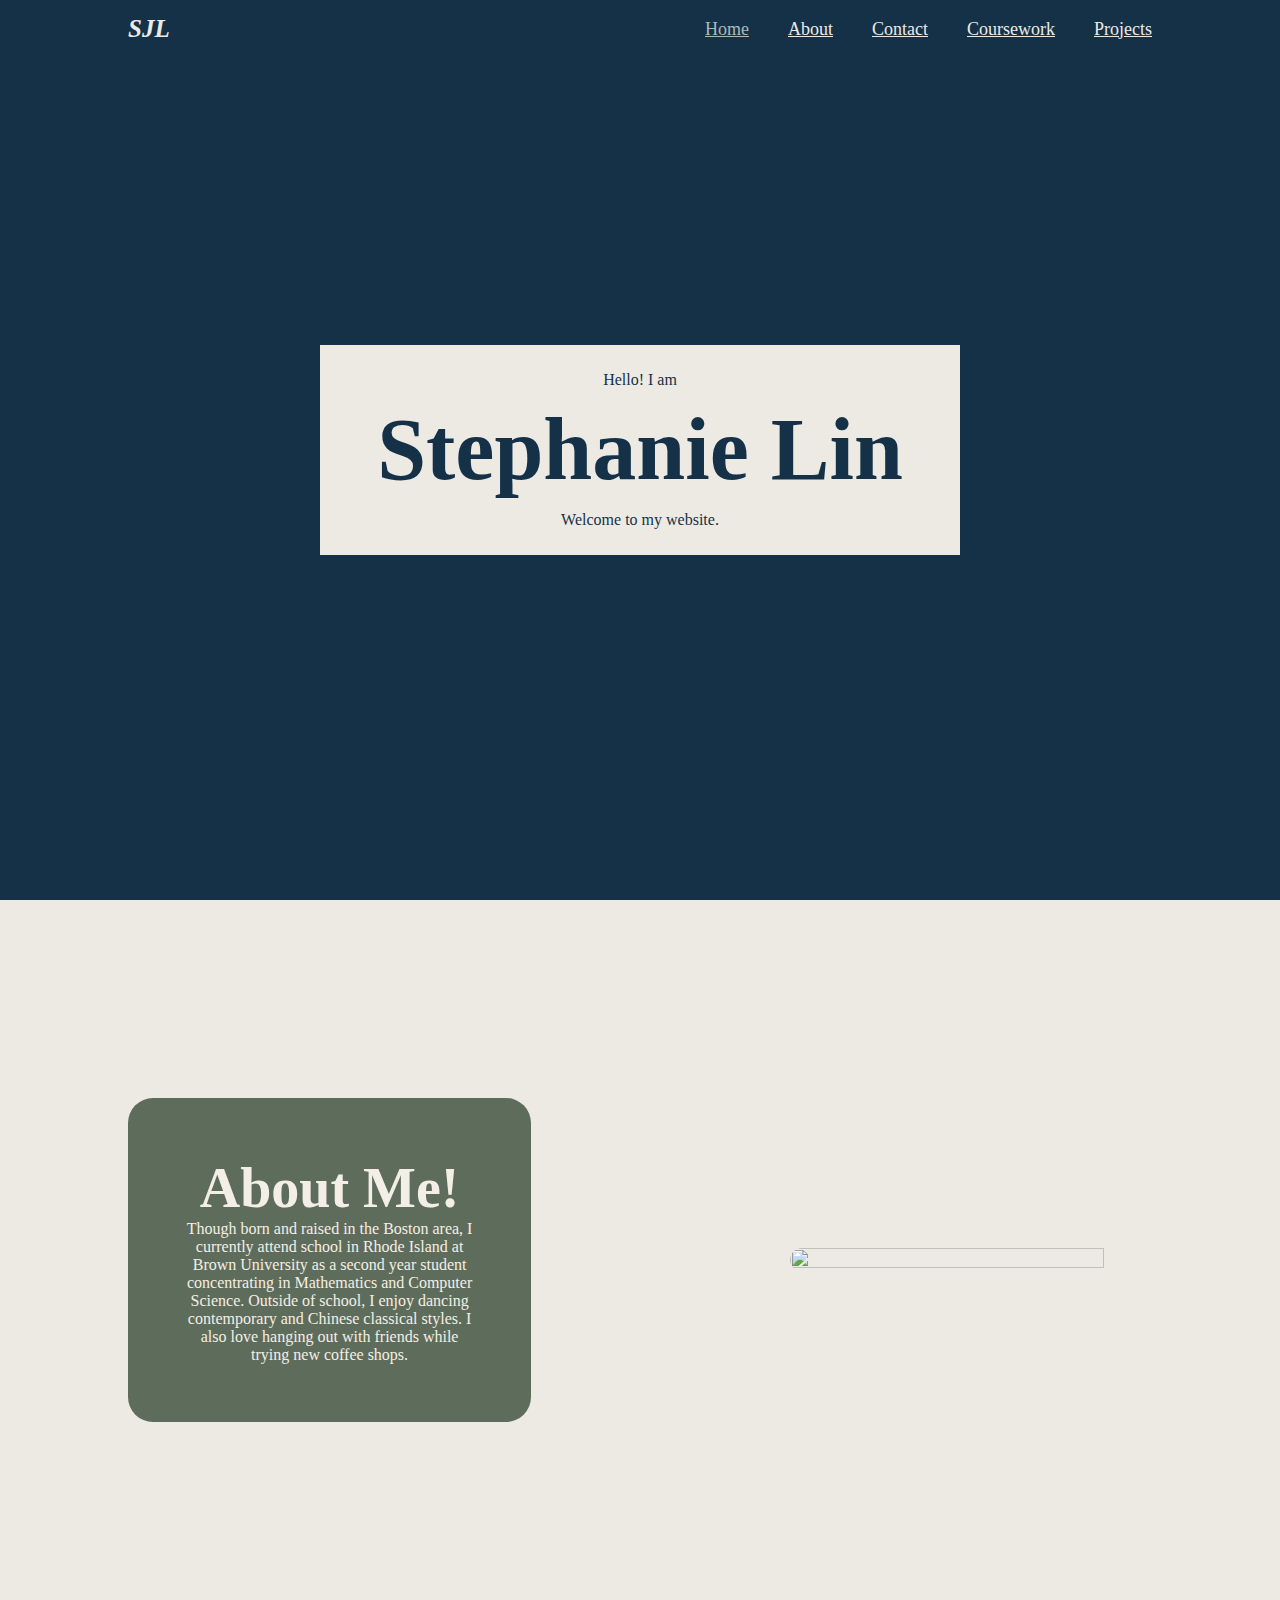
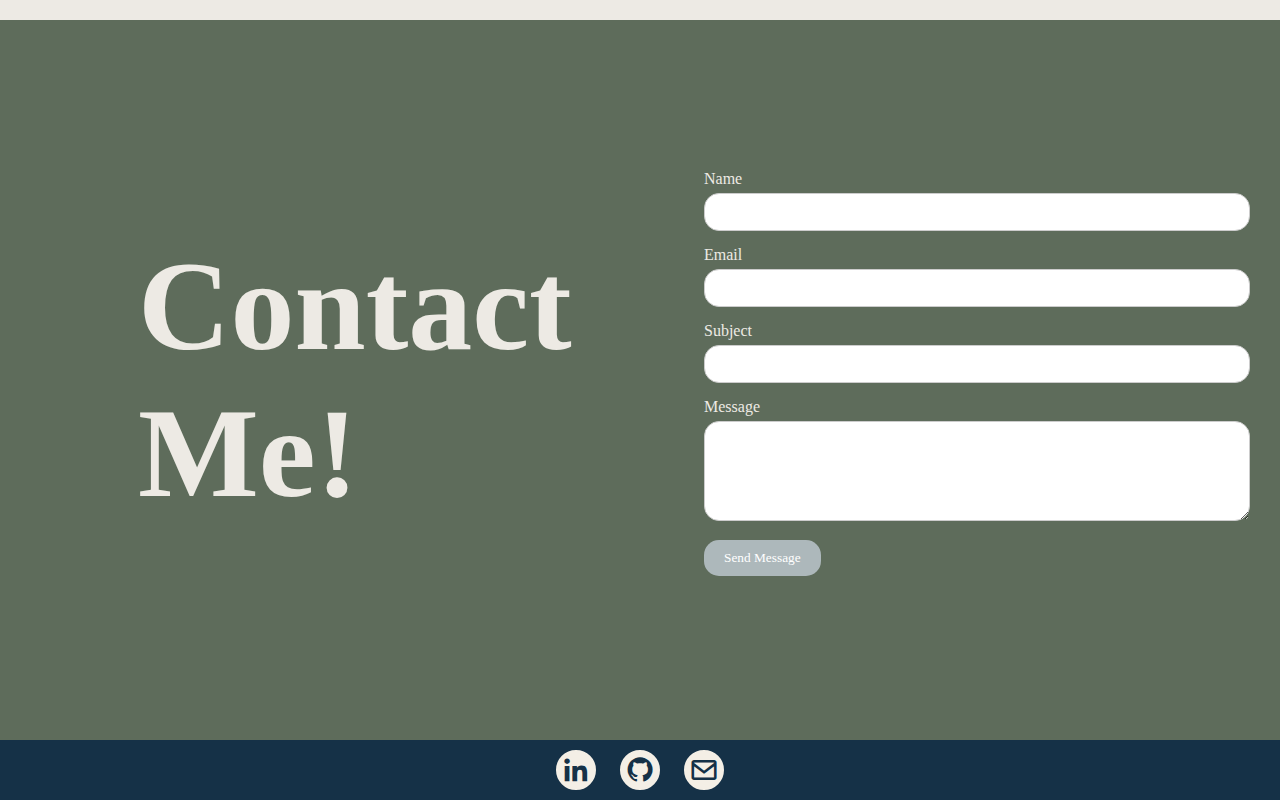
==== index.html @ 7dee3ff8 "finish with coursework page" ====
<!DOCTYPE html>
<html lang="en">
<head>
    <meta charset="UTF-8">
    <meta name="viewport" content="width=device-width, initial-scale=1.0">
    <link rel="preconnect" href="https://fonts.googleapis.com">
    <link rel="preconnect" href="https://fonts.gstatic.com" crossorigin>
    <link href="https://fonts.googleapis.com/css2?family=DM+Serif+Display:ital@0;1&display=swap" rel="stylesheet">
    <link href='https://unpkg.com/boxicons@2.1.4/css/boxicons.min.css' rel='stylesheet'>

    <title>Home - Stephanie Lin</title>
    <link rel="stylesheet" href="styles.css">
</head>
<body>
    <header class="header">
        <div class="logo"> SJL</div>
        <nav>
            <div class="nav-items">
                <a href="index.html" class="active">Home</a>
                <a href="#about">About</a>
                <a href="#contact">Contact</a>
                <a href="coursework.html">Coursework</a>
                <a href="projects.html">Projects</a>
            </div>
        </nav>
        <div class="nav-screen">
            <i class="fa fa-times fa-3x"></i>
            <div class="nav-items">
              <div class="nav-links">
                <ul id='myMenu'>
                  <li data-menuanchor="secondPage"><a href="about.html">About</a></li>
                  <li data-menuanchor="thirdPage"><a href="coursework.html">Coursework</a></li>
                  <li data-menuanchor="fourthPage"><a href="projects.html">Projects</a></li>
                </ul>
              </div>
            </div>
        </div>
    </header>
    <section class="home">
        <div class="home-content">
            <p style="text-align: center;">Hello! I am</p>
            <h1>Stephanie Lin</h1>
            <p style="text-align: center;">Welcome to my website.</p>
            <span class="dot"></span>
            <!-- <p><span id="holder"></span><span class="blinking-cursor">|</span></p> -->
        </div>
        <!-- <i id="moveDown" class="fa fa-chevron-down fa-3x bounce"></i> -->
    </section>
    <section id="about">
        <div class="about-content">
            <h1>About Me!</h1>
            <p>Though born and raised in the Boston area, I currently attend school in Rhode Island 
                at Brown University as a second year student concentrating in Mathematics and Computer Science. Outside of 
            school, I enjoy dancing contemporary and Chinese classical styles. I also love hanging out with friends while trying 
            new coffee shops.</p>
        </div>
        <div class="portrait">
            <img src="portrait.JPG" width="40%" height="40%">
        </div>
    </section>
    <section id="contact">
        <div class="contact-content">
            <h1>Contact Me!</h1>
        </div>
            <form action="/submit_contact_form" method="post">
                <div class="form-group">
                    <label for="name">Name</label>
                    <input type="text" id="name" name="name" required>
                </div>
                <div class="form-group">
                    <label for="email">Email</label>
                    <input type="email" id="email" name="email" required>
                </div>
                <div class="form-group">
                    <label for="subject">Subject</label>
                    <input type="text" id="subject" name="subject" required>
                </div>
                <div class="form-group">
                    <label for="message">Message</label>
                    <textarea id="message" name="message" required></textarea>
                </div>
                <div class="form-group">
                    <button type="submit">Send Message</button>
                </div>
            </form>
        </div>

    </section>
    <section class="contact-btns">
        <a href="https://www.linkedin.com/in/stephanie-lin-1ab279314/" target="_blank"><i class='bx bxl-linkedin'></i></a>
        <a href="https://github.com/sstephlin" target="_blank"><i class='bx bxl-github' ></i></a>
        <a href="mailto:sstephlin112@gmail.com"><i class='bx bx-envelope'></i></a>
    </section>
    
    <script src="scripts.js"></script>
</body>
</html>
---- styles.css ----
/* .dm-serif-display-regular {
    font-family: "DM Serif Display", serif;
    font-weight: 400;
    font-style: normal;
}

.dm-serif-display-regular-italic {
    font-family: "DM Serif Display", serif;
    font-weight: 400;
    font-style: italic;
} */
*{
    box-sizing: border-box;
    margin:0;
    padding: 0;
    font-family:Optima;
}
body {
    margin: 0;
    padding: 0;
    background-color: #edeae4;
}

/* header */
.header {
    position:fixed;
    top: 0;
    left: 0;
    width: 100%;
    background-color: #153147;
    color: #153147;
    padding: 15px 10%;
    display: flex;
    justify-content: space-between;
    align-items: center;
    z-index:200;
    min-height: auto;
    
}
.logo{
    font-size: 25px;
    font-style: italic;
    color: #edeae4;
    font-weight: 600;
}
.nav {
    background-color: #153147;
}
.nav-items a{
    font-size: 18px;
    color: #edeae4;
    font-weight: 400;
    margin-left: 35px;
    transition: 0.3s;
}
.nav-items a:hover,
.nav-items a.active{
    color: #adb8bb;
}
.nav-screen {
    height: 100%;
    z-index: 500;
    position: fixed;
    background-color: #153147;
    opacity: 1;
    right: -285px; /* start off behind the scenes */
    -webkit-font-smoothing: antialiased;
    position: fixed;
    width: 285px;
}
.nav-screen .active {
    display: block;
}

/* title screen */
.home{
    background-color: #153147;
    height: 100vh;
    display: flex;
    align-items:center;
    color: #153147;
    line-height: 70px;
}
.home-content{
    margin: auto;
    background-color: #edeae4;
    width: 50%;
    text-align: center;
}
.home-content h1 {
    font-size: 5.5rem;
}

/* about section */
#about{
    grid-template-columns: 1fr 1fr;
    height:80vh;
    align-items:center;
    color:#f4efe6;
    padding-left: 10%;
    display: grid;

}
.about-content{
    background-color: #5e6c5b;
    flex-direction: column;
    align-items: flex-start;
    justify-content:center;
    width: 70%;
    height: auto;
    padding: 10%;
    text-align: center;
    border-radius: 25px;
}
.about-content h1{
    font-size: 3.5rem;
}
.about-content p {
    font-size: 1rem;
}
.portrait{
    padding-left: 15%;
}
.portrait img{
    width: 80%;
    height: 80%;
    border-radius: 25px;
}

/* contact section */
.contact-btns{
    height: 60px;
    align-items: center;
    text-align: center;
    padding-top: auto;
    background-color: #153147;
}
.contact-btns a:hover{
    background-color: #153147;
    color: #f4efe6;
}
.contact-btns a{
    display: inline-flex;
    justify-content: center;
    align-items: center;
    width:40px;
    height:40px;
    background-color: #f4efe6;
    border: 2px solid #f4efe6;
    border-radius: 50%;
    font-size: 30px;
    color:#153147;
    text-decoration: none;
    transition: 0.3s;
    margin: 10px;

}

#contact{
    background-color: #5e6c5b;
    grid-template-columns: 1fr 1fr;
    height:80vh;
    align-items:center;
    padding-left: 10%;
    display: grid;
}
.contact-content{
    color:#edeae4;
    flex-direction: column;
    align-items: flex-start;
    justify-content:center;
    width: auto;
    height: auto;
    text-align: left;
    padding:10px;
    font-size: 4rem;
}

/* contact form */
.form-group {
    margin-bottom: 15px;
    padding-right: 30px;
}
.form-group label {
    display: block;
    margin-bottom: 5px;
    color: #edeae4;
}
.form-group input, .form-group textarea {
    width: 100%;
    padding: 10px;
    border: 1px solid #ccc;
    border-radius: 15px;
}
.form-group textarea {
    resize: vertical;
    height: 100px;
}
.form-group button {
    display: inline-block;
    padding: 10px 20px;
    color: #fff;
    background-color: #adb8bb;
    border: none;
    border-radius: 15px;
    cursor: pointer;
    text-align: center;
    text-decoration: none;
    transition: 0.3s;

}
.form-group button:hover {
    background-color: #edeae4;
    color: #153147;
}
.form-error {
    color: red;
}


/* coursework */
/* courses */
#courses{
    height: 100vh;
    grid-template-columns: 1fr 1fr;
    align-items:center;
    color: #f4efe6;
    line-height: 70px;
    display: grid;
}
#courses-content{
    flex-direction: column;
    align-items: flex-start;
    justify-content:center;
    width: 75%;
    height: auto;
    text-align: center;
    margin: 80px;
    padding: 15px;
    background-color: #5e6c5b;
    font-size: 3rem;
    border-radius: 25px;
}
/* #courses h1{
    font-size: 4rem;
    margin-left: 20px;
    margin-right:20px;
    margin-bottom: 40px;
} */

/* table a {
    justify-content: center;
    align-items: center;
    display: inline-flex;
    width: 160px;
    height: 25px;
    background-color: #5e6c5b;
    border-radius: 25px;
    border-width: 1px solid #5e6c5b;
    color: #edeae4;
    text-align: center;
} */

.course-overview{
    margin: 30px;
    line-height: 35px;
}
.course-overview ul, ol{
    margin-left: 60px;
    font-size: 1.1rem;
}
.course-overview h1{
    font-size: 3rem;
    /* margin-top: 20px; */
    margin-bottom: 20px;
    line-height: normal;
    color: #fefcf6;
}
.course-overview h3 {
    font-size: 1.5rem;
}
.bold{
    font-weight: bold;
}
#cs15, #cs200{
    padding:40px;
    background-color: #5e6c5b;
    width: auto;
    height: auto;
    border-radius: 25px;
    color: #edeae4;
}
/* #courses-table{
    border: 2px solid #232a2f;
} */



/* main {
    padding: 2rem;
}

section {
    margin-bottom: 2rem;
} */
/* 
footer {
    background-color: #232a2f;
    color: #fff;
    text-align: center;
    padding: 1rem;
    position: fixed;
    bottom: 0;
    width: 100%;
} */
/* .blinking-cursor {
    font-weight: 500;
    margin-left: 4px;
    font-size: 20px;
    color: white !important;
    -webkit-animation: 1s blink step-end infinite;
    -moz-animation: 1s blink step-end infinite;
    -ms-animation: 1s blink step-end infinite;
    -o-animation: 1s blink step-end infinite;
    animation: 1s blink step-end infinite;
  } */
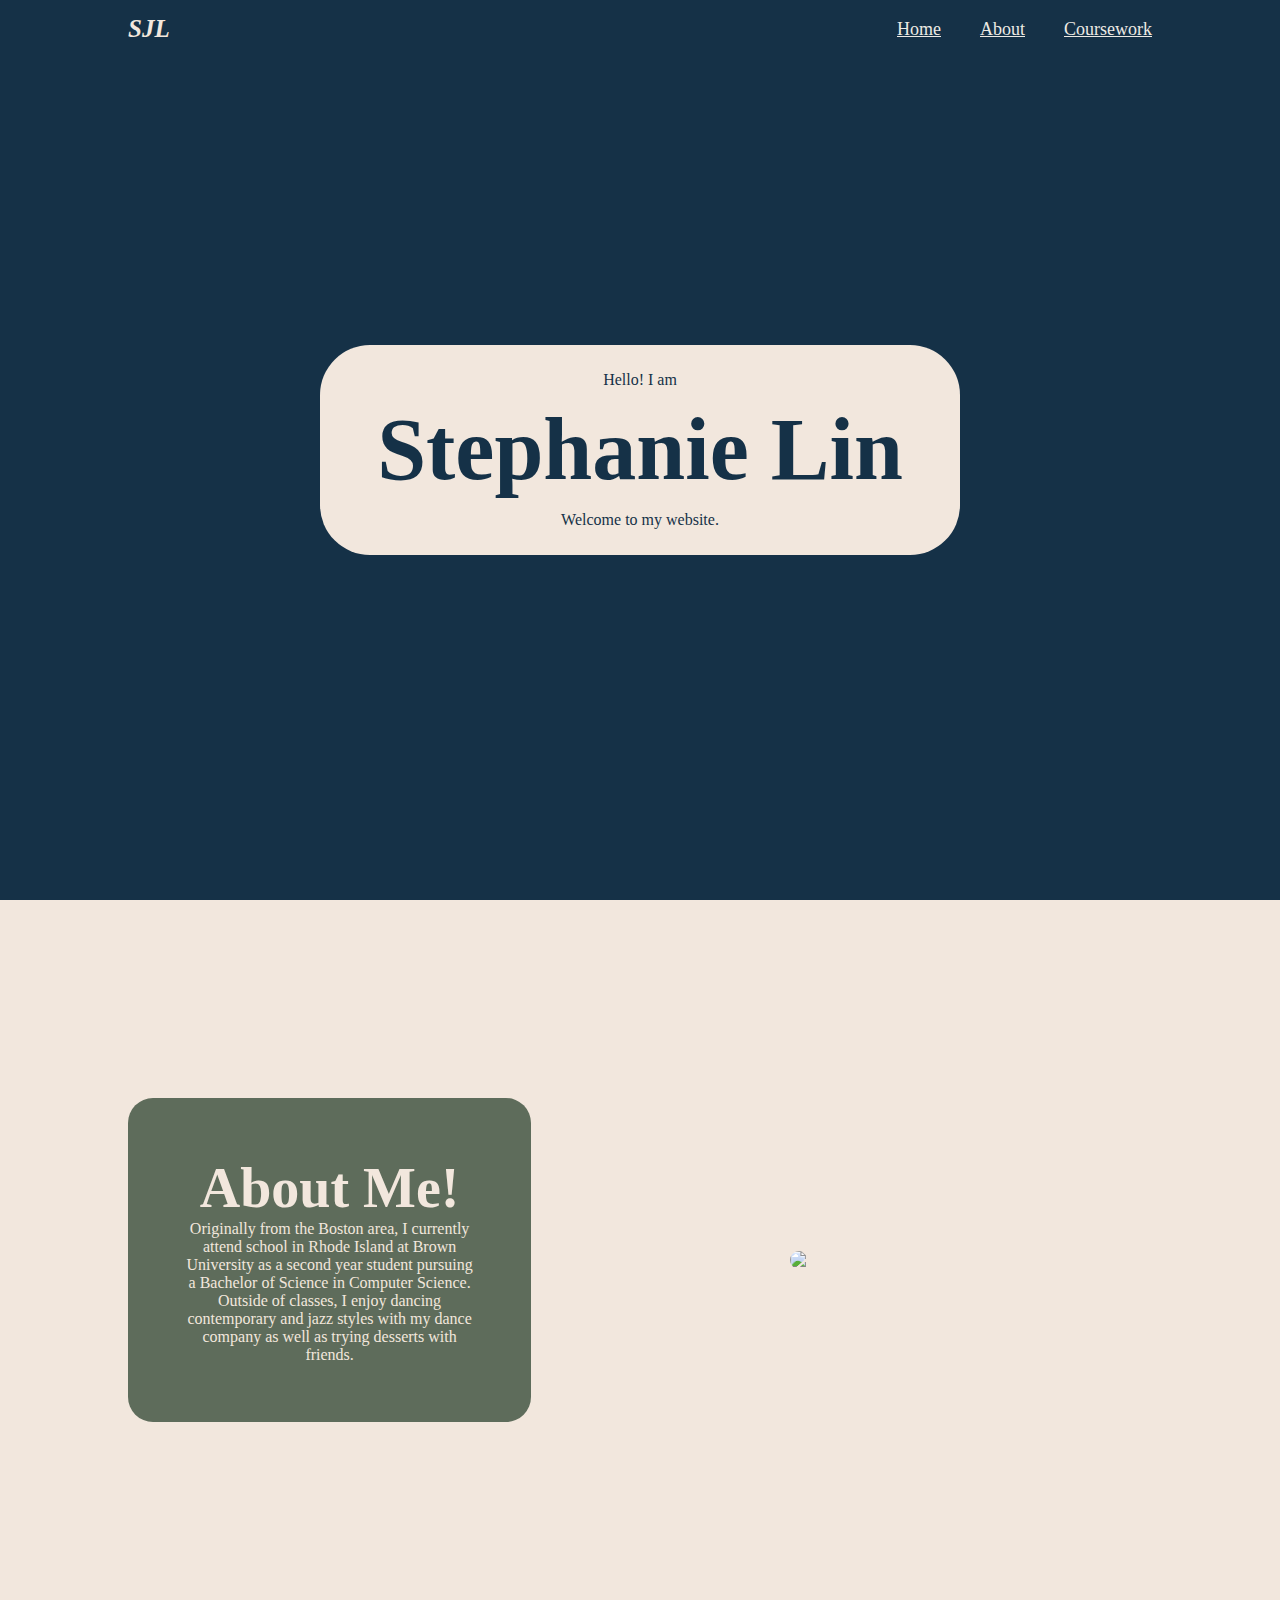
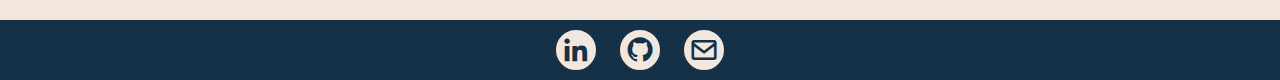
==== commit ff91584c: "updated after fall 2024" ====
--- a/index.html
+++ b/index.html
@@ -7,20 +7,23 @@
     <link rel="preconnect" href="https://fonts.gstatic.com" crossorigin>
     <link href="https://fonts.googleapis.com/css2?family=DM+Serif+Display:ital@0;1&display=swap" rel="stylesheet">
     <link href='https://unpkg.com/boxicons@2.1.4/css/boxicons.min.css' rel='stylesheet'>
+    
 
     <title>Home - Stephanie Lin</title>
     <link rel="stylesheet" href="styles.css">
 </head>
 <body>
     <header class="header">
-        <div class="logo"> SJL</div>
+        <div class="logo">
+            <a href="index.html" class="logo">SJL</a>
+        </div>
         <nav>
             <div class="nav-items">
-                <a href="index.html" class="active">Home</a>
+                <a href="index.html">Home</a>
                 <a href="#about">About</a>
-                <a href="#contact">Contact</a>
+                <!-- <a href="#contact">Contact</a> -->
                 <a href="coursework.html">Coursework</a>
-                <a href="projects.html">Projects</a>
+                <!-- <a href="projects.html">Projects</a> -->
             </div>
         </nav>
         <div class="nav-screen">
@@ -41,7 +44,7 @@
             <p style="text-align: center;">Hello! I am</p>
             <h1>Stephanie Lin</h1>
             <p style="text-align: center;">Welcome to my website.</p>
-            <span class="dot"></span>
+            <!-- <span class="dot"></span> -->
             <!-- <p><span id="holder"></span><span class="blinking-cursor">|</span></p> -->
         </div>
         <!-- <i id="moveDown" class="fa fa-chevron-down fa-3x bounce"></i> -->
@@ -49,16 +52,15 @@
     <section id="about">
         <div class="about-content">
             <h1>About Me!</h1>
-            <p>Though born and raised in the Boston area, I currently attend school in Rhode Island 
-                at Brown University as a second year student concentrating in Mathematics and Computer Science. Outside of 
-            school, I enjoy dancing contemporary and Chinese classical styles. I also love hanging out with friends while trying 
-            new coffee shops.</p>
+            <p> Originally from the Boston area, I currently attend school in Rhode Island at Brown University as a second 
+                year student pursuing a Bachelor of Science in Computer Science. Outside of 
+            classes, I enjoy dancing contemporary and jazz styles with my dance company as well as trying desserts with friends. </p>
         </div>
         <div class="portrait">
-            <img src="portrait.JPG" width="40%" height="40%">
+            <img src="https://i.postimg.cc/nVdzKR7f/IMG-7232-4.jpg" alt="Portrait of Stephanie" style="width:60%; height:60%">
         </div>
     </section>
-    <section id="contact">
+    <!-- <section id="contact">
         <div class="contact-content">
             <h1>Contact Me!</h1>
         </div>
@@ -82,15 +84,15 @@
                 <div class="form-group">
                     <button type="submit">Send Message</button>
                 </div>
-            </form>
-        </div>
+            </form> -->
+        <!-- </div> -->
 
-    </section>
-    <section class="contact-btns">
+    <!-- </section> -->
+    <div class="contact-btns">
         <a href="https://www.linkedin.com/in/stephanie-lin-1ab279314/" target="_blank"><i class='bx bxl-linkedin'></i></a>
         <a href="https://github.com/sstephlin" target="_blank"><i class='bx bxl-github' ></i></a>
         <a href="mailto:sstephlin112@gmail.com"><i class='bx bx-envelope'></i></a>
-    </section>
+    </div>
     
     <script src="scripts.js"></script>
 </body>
--- a/styles.css
+++ b/styles.css
@@ -19,7 +19,7 @@
 body {
     margin: 0;
     padding: 0;
-    background-color: #edeae4;
+    background-color: #f2e7dd;
 }
 
 /* header */
@@ -41,9 +41,14 @@
 .logo{
     font-size: 25px;
     font-style: italic;
-    color: #edeae4;
+    color: #f2e7dd;
     font-weight: 600;
-}
+    text-decoration: none;
+}
+.logo:visited {
+    color: #f2e7dd; /* Ensures the color remains consistent after clicking */
+}
+
 .nav {
     background-color: #153147;
 }
@@ -84,9 +89,10 @@
 }
 .home-content{
     margin: auto;
-    background-color: #edeae4;
+    background-color: #f2e7dd;
     width: 50%;
     text-align: center;
+    border-radius: 50px;
 }
 .home-content h1 {
     font-size: 5.5rem;
@@ -97,7 +103,7 @@
     grid-template-columns: 1fr 1fr;
     height:80vh;
     align-items:center;
-    color:#f4efe6;
+    color:#f2e7dd;
     padding-left: 10%;
     display: grid;
 
@@ -138,7 +144,7 @@
 }
 .contact-btns a:hover{
     background-color: #153147;
-    color: #f4efe6;
+    color: #f2e7dd;
 }
 .contact-btns a{
     display: inline-flex;
@@ -146,8 +152,8 @@
     align-items: center;
     width:40px;
     height:40px;
-    background-color: #f4efe6;
-    border: 2px solid #f4efe6;
+    background-color: #f2e7dd;
+    border: 2px solid #f2e7dd;
     border-radius: 50%;
     font-size: 30px;
     color:#153147;
@@ -166,7 +172,7 @@
     display: grid;
 }
 .contact-content{
-    color:#edeae4;
+    color:#f2e7dd;
     flex-direction: column;
     align-items: flex-start;
     justify-content:center;
@@ -185,7 +191,7 @@
 .form-group label {
     display: block;
     margin-bottom: 5px;
-    color: #edeae4;
+    color: #f2e7dd;
 }
 .form-group input, .form-group textarea {
     width: 100%;
@@ -201,7 +207,7 @@
     display: inline-block;
     padding: 10px 20px;
     color: #fff;
-    background-color: #adb8bb;
+    background-color: #153147;
     border: none;
     border-radius: 15px;
     cursor: pointer;
@@ -211,7 +217,7 @@
 
 }
 .form-group button:hover {
-    background-color: #edeae4;
+    background-color: #f2e7dd;
     color: #153147;
 }
 .form-error {
@@ -242,25 +248,6 @@
     font-size: 3rem;
     border-radius: 25px;
 }
-/* #courses h1{
-    font-size: 4rem;
-    margin-left: 20px;
-    margin-right:20px;
-    margin-bottom: 40px;
-} */
-
-/* table a {
-    justify-content: center;
-    align-items: center;
-    display: inline-flex;
-    width: 160px;
-    height: 25px;
-    background-color: #5e6c5b;
-    border-radius: 25px;
-    border-width: 1px solid #5e6c5b;
-    color: #edeae4;
-    text-align: center;
-} */
 
 .course-overview{
     margin: 30px;
@@ -283,45 +270,11 @@
 .bold{
     font-weight: bold;
 }
-#cs15, #cs200{
+#cs15, #cs200, #cs33{
     padding:40px;
     background-color: #5e6c5b;
     width: auto;
     height: auto;
     border-radius: 25px;
-    color: #edeae4;
-}
-/* #courses-table{
-    border: 2px solid #232a2f;
-} */
-
-
-
-/* main {
-    padding: 2rem;
-}
-
-section {
-    margin-bottom: 2rem;
-} */
-/* 
-footer {
-    background-color: #232a2f;
-    color: #fff;
-    text-align: center;
-    padding: 1rem;
-    position: fixed;
-    bottom: 0;
-    width: 100%;
-} */
-/* .blinking-cursor {
-    font-weight: 500;
-    margin-left: 4px;
-    font-size: 20px;
-    color: white !important;
-    -webkit-animation: 1s blink step-end infinite;
-    -moz-animation: 1s blink step-end infinite;
-    -ms-animation: 1s blink step-end infinite;
-    -o-animation: 1s blink step-end infinite;
-    animation: 1s blink step-end infinite;
-  } */+    color: #f2e7dd;
+}
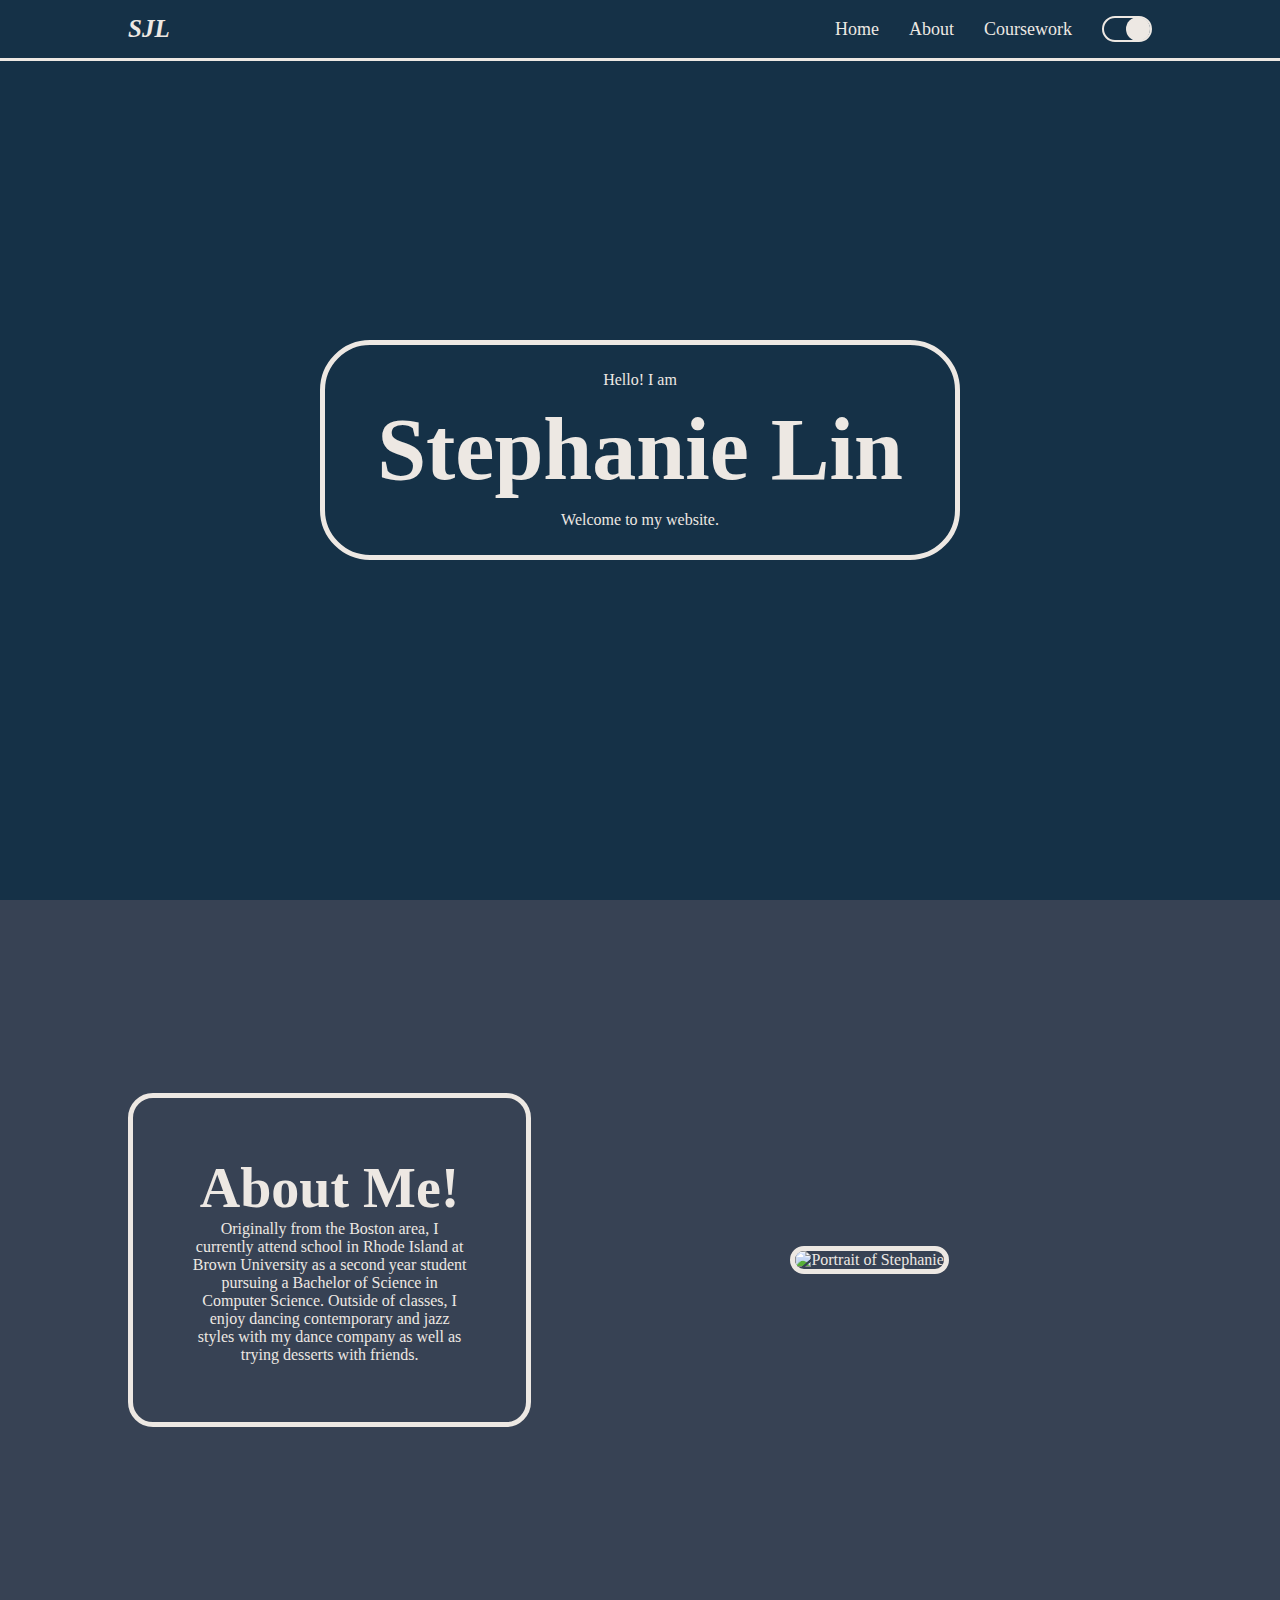
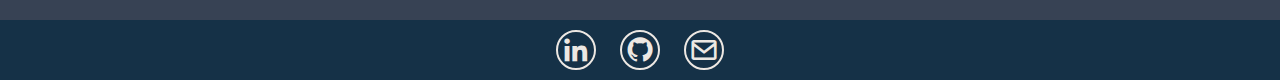
==== commit 5fbc8a47: "added light/dark, changed theme" ====
--- a/index.html
+++ b/index.html
@@ -7,10 +7,13 @@
     <link rel="preconnect" href="https://fonts.gstatic.com" crossorigin>
     <link href="https://fonts.googleapis.com/css2?family=DM+Serif+Display:ital@0;1&display=swap" rel="stylesheet">
     <link href='https://unpkg.com/boxicons@2.1.4/css/boxicons.min.css' rel='stylesheet'>
-    
+    <script src="https://kit.fontawesome.com/b0075e3ad6.js" crossorigin="anonymous"></script>
+
 
     <title>Home - Stephanie Lin</title>
     <link rel="stylesheet" href="styles.css">
+
+    
 </head>
 <body>
     <header class="header">
@@ -23,10 +26,15 @@
                 <a href="#about">About</a>
                 <!-- <a href="#contact">Contact</a> -->
                 <a href="coursework.html">Coursework</a>
-                <!-- <a href="projects.html">Projects</a> -->
+                <input type="checkbox" id="theme-toggle" class="checkbox"> 
+                <label for="theme-toggle" class="toggle-label" id="toggle-label">
+                    <i class="fas fa-moon"></i>
+                    <i class="fas fa-sun" ></i>
+                    <div class="ball"></div>
+                </label>
             </div>
         </nav>
-        <div class="nav-screen">
+        <!-- <div class="nav-screen">
             <i class="fa fa-times fa-3x"></i>
             <div class="nav-items">
               <div class="nav-links">
@@ -37,8 +45,11 @@
                 </ul>
               </div>
             </div>
-        </div>
+        </div> -->
     </header>
+
+    
+
     <section class="home">
         <div class="home-content">
             <p style="text-align: center;">Hello! I am</p>
@@ -51,13 +62,13 @@
     </section>
     <section id="about">
         <div class="about-content">
-            <h1>About Me!</h1>
-            <p> Originally from the Boston area, I currently attend school in Rhode Island at Brown University as a second 
+            <h1 style="font-size: 3.5rem;">About Me!</h1>
+            <p style="font-size: 1rem;"> Originally from the Boston area, I currently attend school in Rhode Island at Brown University as a second 
                 year student pursuing a Bachelor of Science in Computer Science. Outside of 
             classes, I enjoy dancing contemporary and jazz styles with my dance company as well as trying desserts with friends. </p>
         </div>
-        <div class="portrait">
-            <img src="https://i.postimg.cc/nVdzKR7f/IMG-7232-4.jpg" alt="Portrait of Stephanie" style="width:60%; height:60%">
+        <div class="portrait" style="padding-left: 15%;">
+            <img src="https://i.postimg.cc/nVdzKR7f/IMG-7232-4.jpg" alt="Portrait of Stephanie">
         </div>
     </section>
     <!-- <section id="contact">
--- a/styles.css
+++ b/styles.css
@@ -1,15 +1,20 @@
-
-/* .dm-serif-display-regular {
-    font-family: "DM Serif Display", serif;
-    font-weight: 400;
-    font-style: normal;
-}
-
-.dm-serif-display-regular-italic {
-    font-family: "DM Serif Display", serif;
-    font-weight: 400;
-    font-style: italic;
-} */
+:root {
+    --background-color: #153147;
+    --text-color: #ede8e3;
+    /* --button-background: #007BFF; */
+    /* --button-color: white; */
+    --border-color: #ede8e3;
+    --alt-background-color: #374254;
+}
+[data-theme="light"] {
+    --background-color: #ede8e3;
+    --text-color: #153147;
+    /* --button-background: #444; */
+    /* --button-color: #ffffff; */
+    --border-color: #153147;
+    --alt-background-color: #c3d3e0;
+}
+
 *{
     box-sizing: border-box;
     margin:0;
@@ -19,7 +24,7 @@
 body {
     margin: 0;
     padding: 0;
-    background-color: #f2e7dd;
+    background-color: var(--background-color);
 }
 
 /* header */
@@ -28,71 +33,89 @@
     top: 0;
     left: 0;
     width: 100%;
-    background-color: #153147;
-    color: #153147;
+    background-color: var(--background-color);
+    color: var(--background-color);
     padding: 15px 10%;
     display: flex;
     justify-content: space-between;
     align-items: center;
     z-index:200;
     min-height: auto;
+    border-bottom: 3px solid var(--border-color);
     
 }
 .logo{
     font-size: 25px;
     font-style: italic;
-    color: #f2e7dd;
+    color: var(--text-color);
     font-weight: 600;
     text-decoration: none;
 }
 .logo:visited {
-    color: #f2e7dd; /* Ensures the color remains consistent after clicking */
+    color: var(--text-color); /* Ensures the color remains consistent after clicking */
 }
 
 .nav {
-    background-color: #153147;
-}
-.nav-items a{
+    background-color: var(--background-color);
+    border-bottom: var(--border-color);
+    border-width: 3px;
+    display: flex; 
+    align-items: center;
+}
+.nav-items {
+    display: flex; 
+    align-items: center;
+}
+.nav-items a, .nav-items .toggle-label {
     font-size: 18px;
-    color: #edeae4;
+    color: var(--border-color);
     font-weight: 400;
-    margin-left: 35px;
+    margin-left: 30px;
     transition: 0.3s;
-}
+    text-decoration: none;
+    /* display:flex; */
+}
+.toggle-label {
+    display: flex;               /* Ensures label contents align horizontally */
+    align-items: center;         /* Vertically centers label contents */
+    cursor: pointer;             /* Makes the label clickable */
+}
+
 .nav-items a:hover,
 .nav-items a.active{
     color: #adb8bb;
 }
-.nav-screen {
+/* .nav-screen {
     height: 100%;
     z-index: 500;
     position: fixed;
-    background-color: #153147;
+    background-color: var(--background-color);
     opacity: 1;
     right: -285px; /* start off behind the scenes */
-    -webkit-font-smoothing: antialiased;
+    /* -webkit-font-smoothing: antialiased;
     position: fixed;
-    width: 285px;
-}
+    width: 285px; */
+/* }
 .nav-screen .active {
     display: block;
-}
+} */ 
 
 /* title screen */
 .home{
-    background-color: #153147;
+    background-color: var(--background-color);
     height: 100vh;
     display: flex;
     align-items:center;
-    color: #153147;
+    color: var(--text-color);
     line-height: 70px;
 }
 .home-content{
     margin: auto;
-    background-color: #f2e7dd;
+    background-color: var(--background-color);
     width: 50%;
     text-align: center;
     border-radius: 50px;
+    border: 5px, var(--text-color) solid;
 }
 .home-content h1 {
     font-size: 5.5rem;
@@ -103,13 +126,20 @@
     grid-template-columns: 1fr 1fr;
     height:80vh;
     align-items:center;
-    color:#f2e7dd;
+    color:var(--text-color);
     padding-left: 10%;
     display: grid;
+    /* border-color: #f2e7dd;
+    border-width: 10px; */
+    background-color: var(--alt-background-color);
 
 }
 .about-content{
-    background-color: #5e6c5b;
+    /* background-color: #5e6c5b; */
+    border-style: solid;
+    border-color: var(--border-color);
+    border-width: 5px;
+
     flex-direction: column;
     align-items: flex-start;
     justify-content:center;
@@ -119,32 +149,26 @@
     text-align: center;
     border-radius: 25px;
 }
-.about-content h1{
-    font-size: 3.5rem;
-}
-.about-content p {
-    font-size: 1rem;
-}
-.portrait{
-    padding-left: 15%;
-}
-.portrait img{
-    width: 80%;
-    height: 80%;
-    border-radius: 25px;
-}
-
+
+img {
+    width:60%; 
+    height:60%; 
+    border-radius: 25px; 
+    border-style: solid;
+    border-color: var(--border-color);
+    border-width: 5px;
+}
 /* contact section */
 .contact-btns{
     height: 60px;
     align-items: center;
     text-align: center;
     padding-top: auto;
-    background-color: #153147;
+    background-color: var(--background-color);
 }
 .contact-btns a:hover{
-    background-color: #153147;
-    color: #f2e7dd;
+    background-color: var(--text-color);
+    color: var(--background-color);
 }
 .contact-btns a{
     display: inline-flex;
@@ -152,11 +176,11 @@
     align-items: center;
     width:40px;
     height:40px;
-    background-color: #f2e7dd;
-    border: 2px solid #f2e7dd;
+    background-color: var(--background-color);
+    border: 2px solid var(--text-color);
     border-radius: 50%;
     font-size: 30px;
-    color:#153147;
+    color:var(--text-color);
     text-decoration: none;
     transition: 0.3s;
     margin: 10px;
@@ -184,7 +208,7 @@
 }
 
 /* contact form */
-.form-group {
+/* .form-group {
     margin-bottom: 15px;
     padding-right: 30px;
 }
@@ -222,33 +246,37 @@
 }
 .form-error {
     color: red;
-}
+} */
 
 
 /* coursework */
 /* courses */
 #courses{
-    height: 100vh;
-    grid-template-columns: 1fr 1fr;
+    margin-top: 15vh;
     align-items:center;
-    color: #f4efe6;
+    color: var(--text-color);
     line-height: 70px;
-    display: grid;
-}
-#courses-content{
+}
+#courses-title{
     flex-direction: column;
     align-items: flex-start;
     justify-content:center;
     width: 75%;
     height: auto;
     text-align: center;
-    margin: 80px;
-    padding: 15px;
-    background-color: #5e6c5b;
     font-size: 3rem;
     border-radius: 25px;
 }
-
+.courses-headers {
+    display: flex;
+    align-items: center;
+    justify-content: center;
+    flex-direction: column;
+    line-height: 50px;
+}
+#timeline-title{
+    font-size: 1rem;
+}
 .course-overview{
     margin: 30px;
     line-height: 35px;
@@ -262,7 +290,7 @@
     /* margin-top: 20px; */
     margin-bottom: 20px;
     line-height: normal;
-    color: #fefcf6;
+    color: var(--text-color);
 }
 .course-overview h3 {
     font-size: 1.5rem;
@@ -272,9 +300,214 @@
 }
 #cs15, #cs200, #cs33{
     padding:40px;
-    background-color: #5e6c5b;
+    background-color: var(--alt-background-color);
     width: auto;
     height: auto;
     border-radius: 25px;
-    color: #f2e7dd;
-}
+    color: var(--text-color);
+    border-color: var(--border-color);
+    border-width: 3px;
+    border-style: solid;
+}
+#cs15, #cs200, #cs33:visited{
+    padding:40px;
+    background-color: var(--alt-background-color);
+    width: auto;
+    height: auto;
+    border-radius: 25px;
+    color: var(--text-color);
+    border-color: var(--border-color);
+    border-width: 3px;
+    border-style: solid;
+}
+
+hr {
+    background-color: var(--border-color);
+    color: var(--border-color);
+    height: 3px;
+
+}
+
+.toggle-label {
+    width: 50px;
+    height: 26px;
+    padding: 5px;
+    padding-right: 4px;
+    display: flex;
+    background-color: var(--background-color);
+    border-radius: 50px;
+    border-color: var(--border-color);
+    border-width: 2px;
+    border-style: solid;
+    justify-content: space-between;
+    align-items: center;
+    position:relative;
+}
+
+.fa-moon {
+    color:var(--text-color);
+
+}
+.fa-sun{
+    color:var(--text-color);
+    /* right: px; */
+}
+
+.ball {
+    background-color:var(--text-color);
+    width:24px;
+    height:24px;
+    position: absolute;
+    border-radius: 50%;
+    right: 0px;
+    transition: transform 0.2s linear;
+    /* top:2px;
+    left:2px; */
+
+}
+
+.checkbox {
+    opacity:0;
+    position:absolute;
+}
+
+.checkbox:checked + .toggle-label .ball {
+    transform: translateX(-23px);
+
+}
+
+
+/* The actual timeline (the vertical ruler) */
+.timeline {
+    position: relative;
+    max-width: 1200px;
+    margin: 75px auto;
+    /* color: var(--text-color) */
+  }
+  
+  /* The actual timeline (the vertical ruler) */
+  .timeline::after {
+    content: '';
+    position: absolute;
+    width: 6px;
+    background-color: var(--border-color);
+    top: 0;
+    bottom: 0;
+    left: 50%;
+    margin-left: -3px;
+  }
+  
+  /* Container around content */
+  .container {
+    padding: 10px 40px;
+    position: relative;
+    background-color: inherit;
+    width: 50%;
+  }
+  
+  /* The circles on the timeline */
+  .container::after {
+    content: '';
+    position: absolute;
+    width: 25px;
+    height: 25px;
+    right: -17px;
+    background-color: var(--alt-background-color);
+    border: 4px solid var(--border-color);
+    top: 15px;
+    border-radius: 50%;
+    z-index: 1;
+  }
+  
+  /* Place the container to the left */
+  .left {
+    left: 0;
+  }
+  
+  /* Place the container to the right */
+  .right {
+    left: 50%;
+  }
+  
+  /* Add arrows to the left container (pointing right) */
+  .left::before {
+    content: " ";
+    height: 0;
+    position: absolute;
+    top: 22px;
+    width: 0;
+    z-index: 1;
+    right: 30px;
+    border: medium solid var(--border-color);
+    border-width: 10px 0 10px 10px;
+    border-color: transparent transparent transparent var(--alt-background-color);
+  }
+  
+  /* Add arrows to the right container (pointing left) */
+  .right::before {
+    content: " ";
+    height: 0;
+    position: absolute;
+    top: 22px;
+    width: 0;
+    z-index: 1;
+    left: 30px;
+    border: medium solid var(--border-color);
+    border-width: 10px 10px 10px 0;
+    border-color: transparent var(--alt-background-color) transparent transparent;
+  }
+  
+  /* Fix the circle for containers on the right side */
+  .right::after {
+    left: -16px;
+  }
+  
+  /* The actual content */
+  .content {
+    padding: 20px 40px;
+    background-color: var(--alt-background-color);
+    position: relative;
+    border-radius: 6px;
+    line-height: 30px;
+    color: var(--text-color)
+    /* border: 3px solid var(--border-color) */
+  }
+
+  .content a {
+    color:var(--text-color)
+  }
+  
+  /* Media queries - Responsive timeline on screens less than 600px wide */
+  @media screen and (max-width: 600px) {
+  /* Place the timelime to the left */
+    .timeline::after {
+      left: 31px;
+    }
+  
+  /* Full-width containers */
+    .container {
+      width: 100%;
+      padding-left: 70px;
+      padding-right: 25px;
+    }
+  
+  /* Make sure that all arrows are pointing leftwards */
+    .container::before {
+      left: 60px;
+      border: medium solid var(--alt-background-color);
+      border-width: 10px 10px 10px 0;
+      border-color: transparent var(--alt-background-color) transparent transparent;
+    }
+  
+  /* Make sure all circles are at the same spot */
+    .left::after, .right::after {
+      left: 15px;
+    }
+  
+  /* Make all right containers behave like the left ones */
+    .right {
+      left: 0%;
+    }
+  }
+  
+  